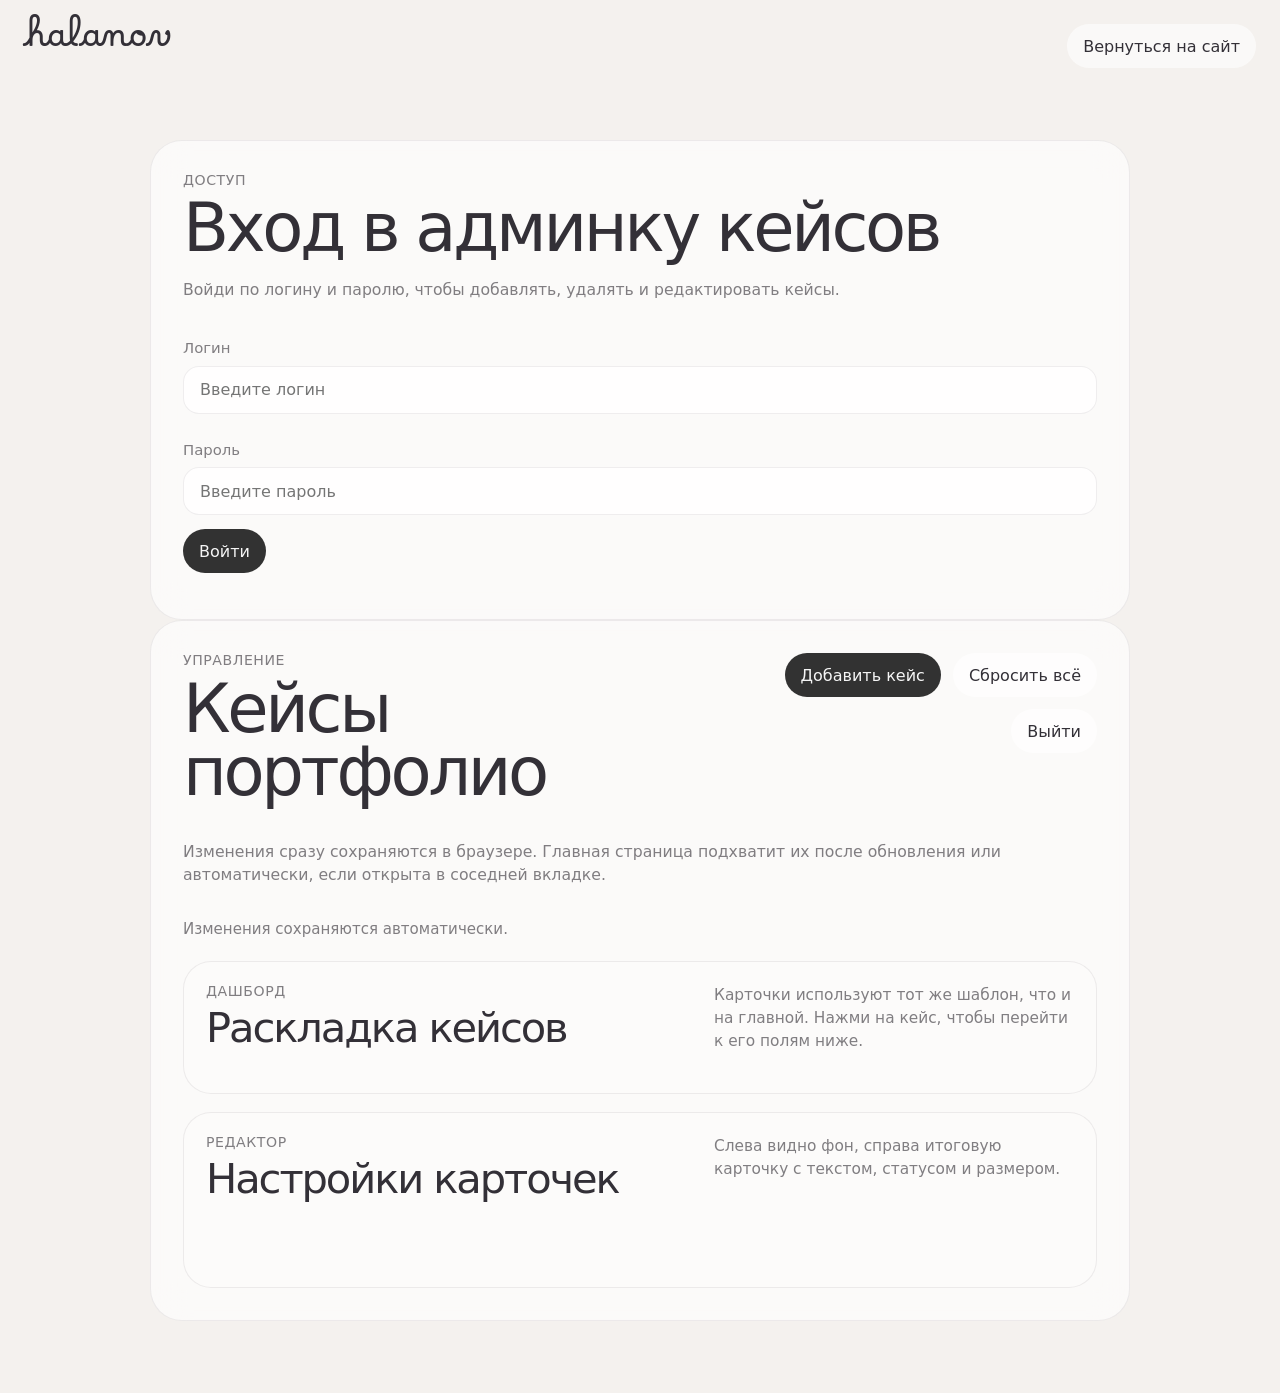
==== admin/index.html @ 5ba7cac2 "Extract shared case card renderer" ====
<!doctype html>
<html lang="ru">
  <head>
    <meta charset="UTF-8" />
    <meta name="viewport" content="width=device-width, initial-scale=1.0" />
    <meta name="description" content="Админка для управления кейсами в портфолио." />
    <meta name="robots" content="noindex,nofollow" />
    <title>Админка кейсов</title>
    <base href="../" />
    <script>
      (function () {
        var storedTheme = localStorage.getItem("portfolio-theme");
        var prefersDark = window.matchMedia("(prefers-color-scheme: dark)").matches;
        var theme = storedTheme || (prefersDark ? "dark" : "light");
        document.documentElement.dataset.theme = theme;
        document.documentElement.style.colorScheme = theme;
      })();
    </script>
    <link rel="preconnect" href="https://fonts.googleapis.com" />
    <link rel="preconnect" href="https://fonts.gstatic.com" crossorigin />
    <link
      href="https://fonts.googleapis.com/css2?family=Borel&display=swap"
      rel="stylesheet"
    />
    <link rel="stylesheet" href="./styles.css" />
  </head>
  <body class="admin-page">
    <header class="container admin-page__header">
      <a class="brand" href="./index.html" aria-label="На главную">halanov</a>
      <a class="admin-page__back" href="./index.html">Вернуться на сайт</a>
    </header>

    <main class="container admin-page__main">
      <section class="auth-card" data-auth-view>
        <p class="admin-panel__eyebrow">Доступ</p>
        <h1 class="admin-page__title">Вход в админку кейсов</h1>
        <p class="admin-panel__note">
          Войди по логину и паролю, чтобы добавлять, удалять и редактировать кейсы.
        </p>

        <form class="auth-form" data-login-form>
          <label class="admin-field">
            <span class="admin-field__label">Логин</span>
            <input
              class="admin-input"
              type="text"
              name="login"
              autocomplete="username"
              placeholder="Введите логин"
              required
            />
          </label>

          <label class="admin-field">
            <span class="admin-field__label">Пароль</span>
            <input
              class="admin-input"
              type="password"
              name="password"
              autocomplete="current-password"
              placeholder="Введите пароль"
              required
            />
          </label>

          <div class="auth-form__actions">
            <button class="admin-button" type="submit">Войти</button>
          </div>
        </form>

        <p class="auth-form__message" data-login-message aria-live="polite"></p>
      </section>

      <section class="admin-workspace" data-admin-view hidden>
        <div class="admin-page__workspace-header">
          <div>
            <p class="admin-panel__eyebrow">Управление</p>
            <h1 class="admin-page__title">Кейсы портфолио</h1>
          </div>

          <div class="admin-page__toolbar">
            <button class="admin-button" type="button" data-case-add>Добавить кейс</button>
            <button class="admin-button admin-button--ghost" type="button" data-cases-reset>
              Сбросить всё
            </button>
            <button class="admin-button admin-button--ghost" type="button" data-admin-logout>
              Выйти
            </button>
          </div>
        </div>

        <p class="admin-panel__note">
          Изменения сразу сохраняются в браузере. Главная страница подхватит их после
          обновления или автоматически, если открыта в соседней вкладке.
        </p>

        <p class="admin-panel__message" data-admin-message aria-live="polite">
          Изменения сохраняются автоматически.
        </p>

        <section class="admin-dashboard" aria-labelledby="admin-dashboard-title">
          <div class="admin-section__header">
            <div>
              <p class="admin-panel__eyebrow">Дашборд</p>
              <h2 class="admin-section__title" id="admin-dashboard-title">Раскладка кейсов</h2>
            </div>

            <p class="admin-section__note">
              Карточки используют тот же шаблон, что и на главной. Нажми на кейс, чтобы
              перейти к его полям ниже.
            </p>
          </div>

          <div class="admin-dashboard__cases" data-admin-dashboard>
            <div class="cases__column" data-admin-dashboard-column="left"></div>
            <div class="cases__column cases__column--right" data-admin-dashboard-column="right"></div>
          </div>
        </section>

        <section class="admin-editor-section" aria-labelledby="admin-editor-title">
          <div class="admin-section__header">
            <div>
              <p class="admin-panel__eyebrow">Редактор</p>
              <h2 class="admin-section__title" id="admin-editor-title">Настройки карточек</h2>
            </div>

            <p class="admin-section__note">
              Слева видно фон, справа итоговую карточку с текстом, статусом и размером.
            </p>
          </div>

          <div class="admin-panel__list" data-case-editor></div>
        </section>
      </section>
    </main>

    <script src="./cases-store.js"></script>
    <script src="./case-card.js"></script>
    <script src="./admin.js"></script>
  </body>
</html>
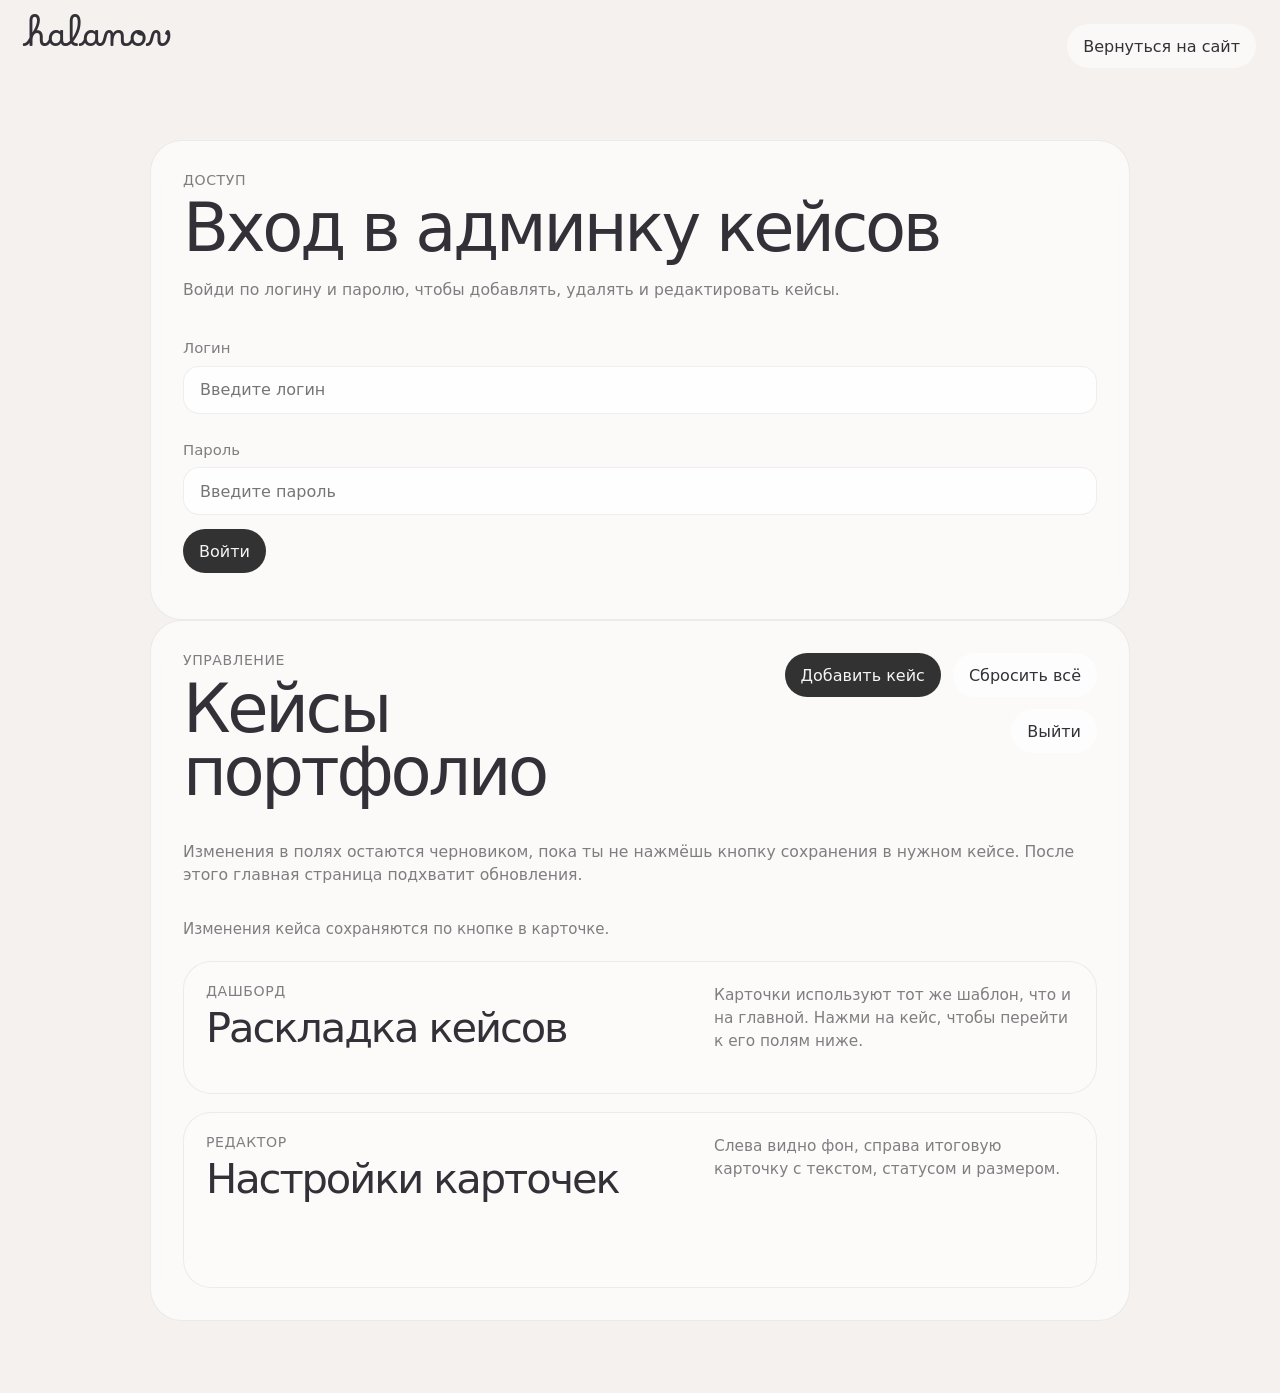
==== commit d932acfc: "Add draft-based saving to the admin editor" ====
--- a/admin/index.html
+++ b/admin/index.html
@@ -90,12 +90,12 @@
         </div>
 
         <p class="admin-panel__note">
-          Изменения сразу сохраняются в браузере. Главная страница подхватит их после
-          обновления или автоматически, если открыта в соседней вкладке.
+          Изменения в полях остаются черновиком, пока ты не нажмёшь кнопку сохранения в
+          нужном кейсе. После этого главная страница подхватит обновления.
         </p>
 
         <p class="admin-panel__message" data-admin-message aria-live="polite">
-          Изменения сохраняются автоматически.
+          Изменения кейса сохраняются по кнопке в карточке.
         </p>
 
         <section class="admin-dashboard" aria-labelledby="admin-dashboard-title">
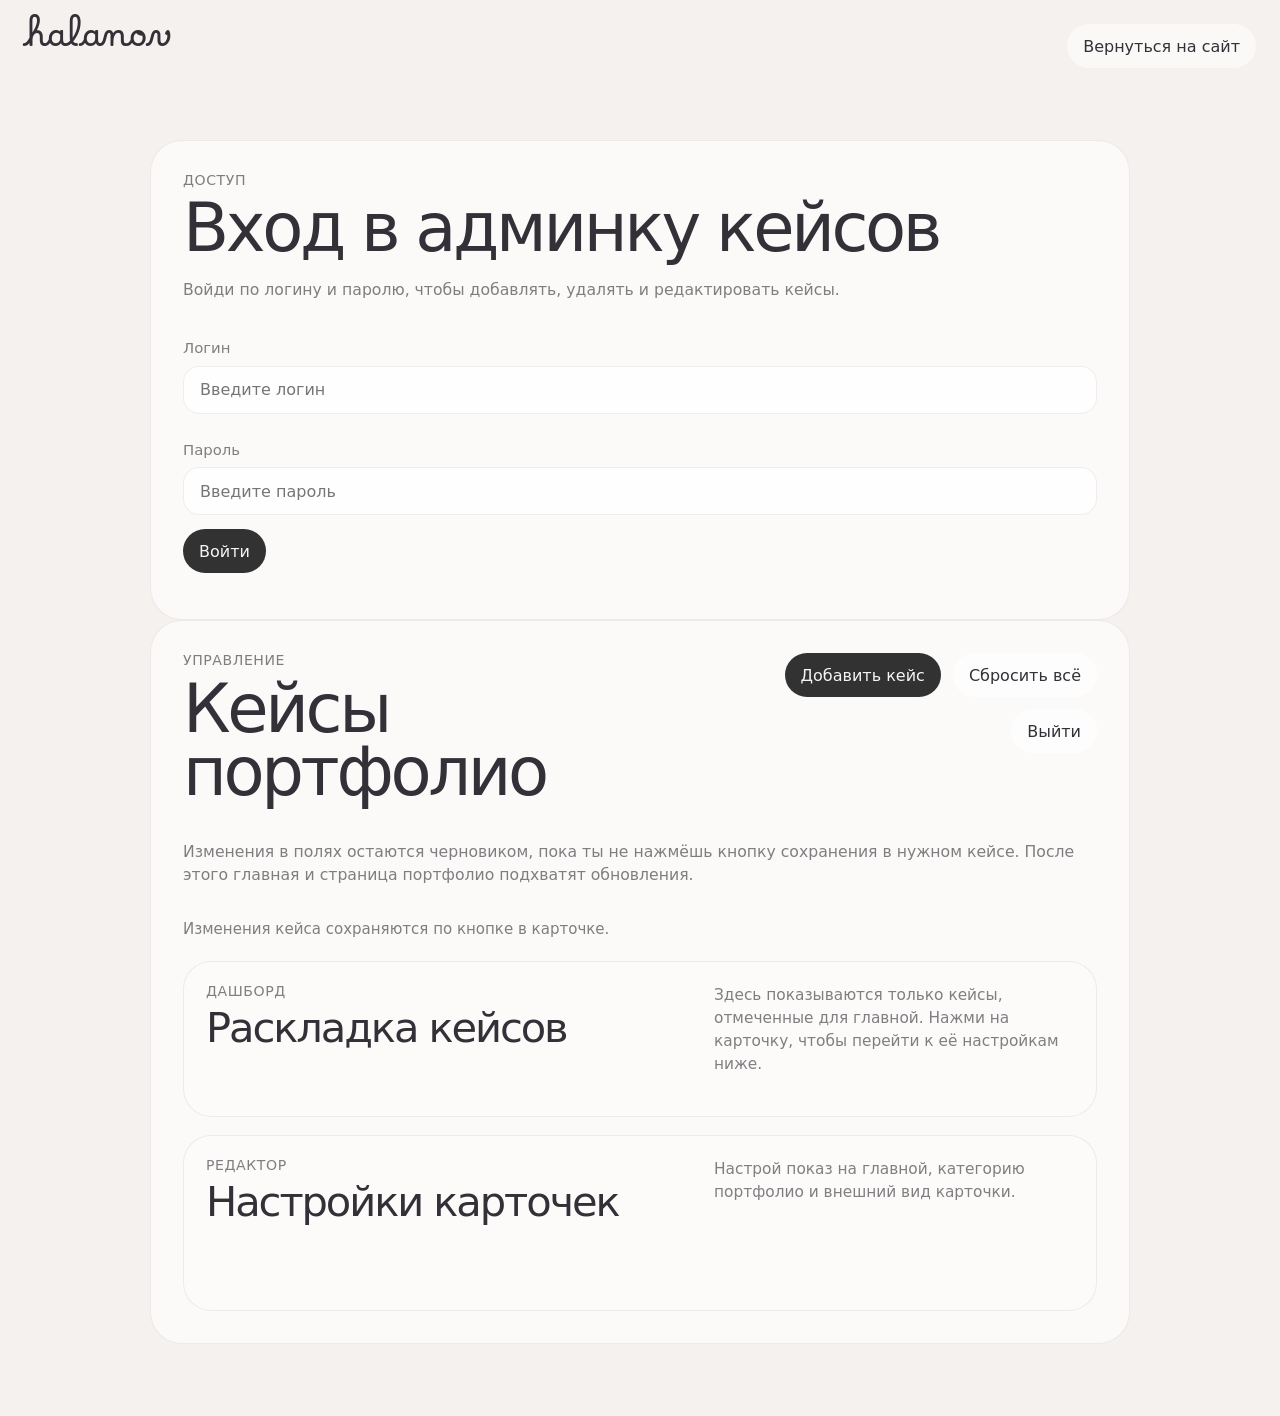
==== commit 7d183b2f: "Add a dedicated portfolio page" ====
--- a/admin/index.html
+++ b/admin/index.html
@@ -91,7 +91,7 @@
 
         <p class="admin-panel__note">
           Изменения в полях остаются черновиком, пока ты не нажмёшь кнопку сохранения в
-          нужном кейсе. После этого главная страница подхватит обновления.
+          нужном кейсе. После этого главная и страница портфолио подхватят обновления.
         </p>
 
         <p class="admin-panel__message" data-admin-message aria-live="polite">
@@ -106,8 +106,8 @@
             </div>
 
             <p class="admin-section__note">
-              Карточки используют тот же шаблон, что и на главной. Нажми на кейс, чтобы
-              перейти к его полям ниже.
+              Здесь показываются только кейсы, отмеченные для главной. Нажми на карточку,
+              чтобы перейти к её настройкам ниже.
             </p>
           </div>
 
@@ -125,7 +125,7 @@
             </div>
 
             <p class="admin-section__note">
-              Слева видно фон, справа итоговую карточку с текстом, статусом и размером.
+              Настрой показ на главной, категорию портфолио и внешний вид карточки.
             </p>
           </div>
 
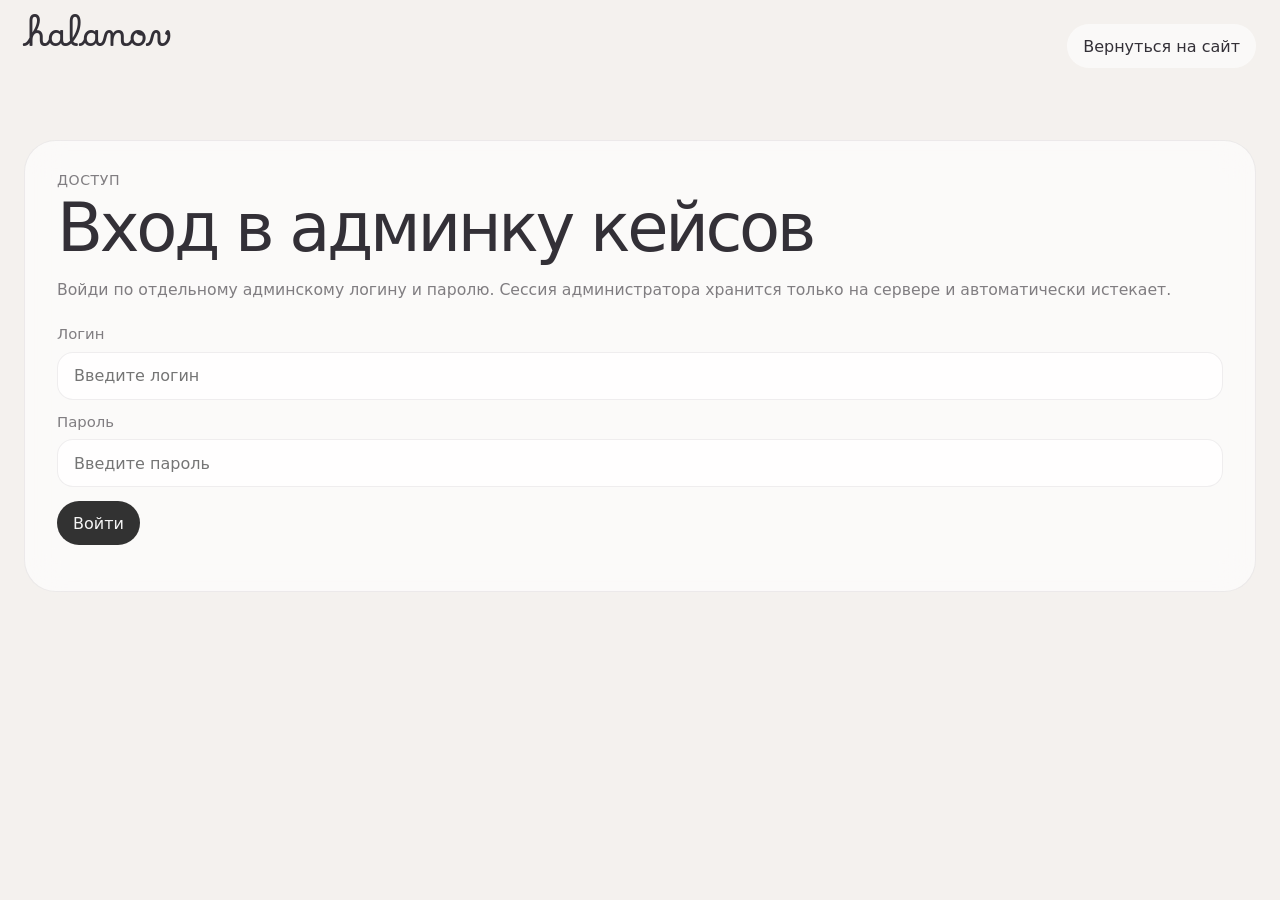
==== commit 1a13fc7d: "Add analytics and hardened access controls" ====
--- a/admin/index.html
+++ b/admin/index.html
@@ -7,15 +7,7 @@
     <meta name="robots" content="noindex,nofollow" />
     <title>Админка кейсов</title>
     <base href="../" />
-    <script>
-      (function () {
-        var storedTheme = localStorage.getItem("portfolio-theme");
-        var prefersDark = window.matchMedia("(prefers-color-scheme: dark)").matches;
-        var theme = storedTheme || (prefersDark ? "dark" : "light");
-        document.documentElement.dataset.theme = theme;
-        document.documentElement.style.colorScheme = theme;
-      })();
-    </script>
+    <script src="./site-theme-init.js"></script>
     <link rel="preconnect" href="https://fonts.googleapis.com" />
     <link rel="preconnect" href="https://fonts.gstatic.com" crossorigin />
     <link
@@ -35,7 +27,8 @@
         <p class="admin-panel__eyebrow">Доступ</p>
         <h1 class="admin-page__title">Вход в админку кейсов</h1>
         <p class="admin-panel__note">
-          Войди по логину и паролю, чтобы добавлять, удалять и редактировать кейсы.
+          Войди по отдельному админскому логину и паролю. Сессия администратора хранится
+          только на сервере и автоматически истекает.
         </p>
 
         <form class="auth-form" data-login-form>
@@ -111,15 +104,120 @@
             </p>
           </div>
 
-          <div class="admin-dashboard__cases" data-admin-dashboard>
-            <div class="cases__column" data-admin-dashboard-column="left"></div>
-            <div class="cases__column cases__column--right" data-admin-dashboard-column="right"></div>
-          </div>
-        </section>
-
-        <section class="admin-editor-section" aria-labelledby="admin-editor-title">
-          <div class="admin-section__header">
-            <div>
+            <div class="admin-dashboard__cases" data-admin-dashboard>
+              <div class="cases__column" data-admin-dashboard-column="left"></div>
+              <div class="cases__column cases__column--right" data-admin-dashboard-column="right"></div>
+            </div>
+          </section>
+
+          <section class="admin-analytics" aria-labelledby="admin-analytics-title">
+            <div class="admin-section__header">
+              <div>
+                <p class="admin-panel__eyebrow">Аналитика</p>
+                <h2 class="admin-section__title" id="admin-analytics-title">
+                  Статистика посетителей сайта
+                </h2>
+              </div>
+
+              <div class="admin-analytics__toolbar">
+                <div class="admin-analytics__ranges" role="group" aria-label="Период аналитики">
+                  <button
+                    class="admin-analytics__range is-active"
+                    type="button"
+                    data-analytics-range="7d"
+                    aria-pressed="true"
+                  >
+                    7 дней
+                  </button>
+                  <button
+                    class="admin-analytics__range"
+                    type="button"
+                    data-analytics-range="30d"
+                    aria-pressed="false"
+                  >
+                    30 дней
+                  </button>
+                  <button
+                    class="admin-analytics__range"
+                    type="button"
+                    data-analytics-range="90d"
+                    aria-pressed="false"
+                  >
+                    90 дней
+                  </button>
+                  <button
+                    class="admin-analytics__range"
+                    type="button"
+                    data-analytics-range="all"
+                    aria-pressed="false"
+                  >
+                    Всё время
+                  </button>
+                </div>
+
+                <button class="admin-button admin-button--ghost" type="button" data-analytics-refresh>
+                  Обновить
+                </button>
+              </div>
+            </div>
+
+            <p class="admin-section__note">
+              Собираются просмотры страниц, визиты, возвраты, источники трафика, география,
+              устройства, браузеры, глубина скролла и клики по ключевым элементам сайта.
+            </p>
+
+            <p class="admin-panel__message" data-analytics-message aria-live="polite">
+              Подключаю аналитику...
+            </p>
+
+            <div class="admin-analytics__summary" data-analytics-summary></div>
+
+            <div class="admin-analytics__grid">
+              <section class="admin-analytics-card">
+                <h3 class="admin-analytics-card__title">Страницы</h3>
+                <div data-analytics-pages></div>
+              </section>
+
+              <section class="admin-analytics-card">
+                <h3 class="admin-analytics-card__title">Источники и кампании</h3>
+                <div data-analytics-sources></div>
+              </section>
+
+              <section class="admin-analytics-card">
+                <h3 class="admin-analytics-card__title">Устройства и окружение</h3>
+                <div data-analytics-devices></div>
+              </section>
+
+              <section class="admin-analytics-card">
+                <h3 class="admin-analytics-card__title">География</h3>
+                <div data-analytics-geo></div>
+              </section>
+
+              <section class="admin-analytics-card">
+                <h3 class="admin-analytics-card__title">Аудитория</h3>
+                <div data-analytics-audience></div>
+              </section>
+
+              <section class="admin-analytics-card">
+                <h3 class="admin-analytics-card__title">Интеракции</h3>
+                <div data-analytics-interactions></div>
+              </section>
+            </div>
+
+            <section class="admin-analytics-card admin-analytics-card--wide">
+              <h3 class="admin-analytics-card__title">Последние визиты</h3>
+              <div data-analytics-recent></div>
+            </section>
+
+            <section class="admin-analytics-card admin-analytics-card--wide">
+              <h3 class="admin-analytics-card__title">Последние клики</h3>
+              <div data-analytics-recent-clicks></div>
+            </section>
+          </section>
+
+          <section class="admin-editor-section" aria-labelledby="admin-editor-title">
+            <div class="admin-section__header">
+              <div>
               <p class="admin-panel__eyebrow">Редактор</p>
               <h2 class="admin-section__title" id="admin-editor-title">Настройки карточек</h2>
             </div>
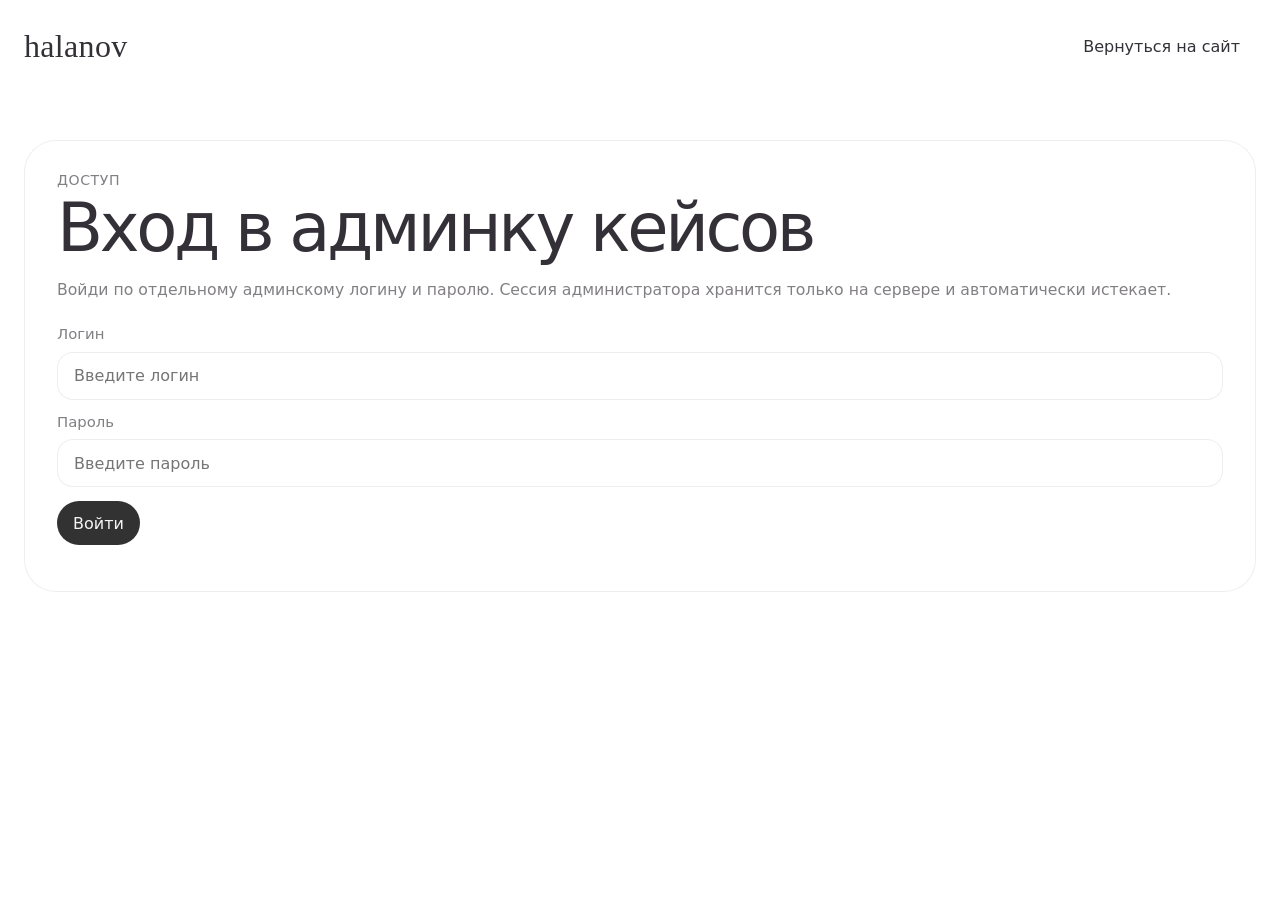
==== commit a7d4c211: "Сохранить все текущие изменения" ====
--- a/admin/index.html
+++ b/admin/index.html
@@ -8,18 +8,12 @@
     <title>Админка кейсов</title>
     <base href="../" />
     <script src="./site-theme-init.js"></script>
-    <link rel="preconnect" href="https://fonts.googleapis.com" />
-    <link rel="preconnect" href="https://fonts.gstatic.com" crossorigin />
-    <link
-      href="https://fonts.googleapis.com/css2?family=Borel&display=swap"
-      rel="stylesheet"
-    />
     <link rel="stylesheet" href="./styles.css" />
   </head>
   <body class="admin-page">
     <header class="container admin-page__header">
-      <a class="brand" href="./index.html" aria-label="На главную">halanov</a>
-      <a class="admin-page__back" href="./index.html">Вернуться на сайт</a>
+      <a class="brand" href="/" aria-label="На главную">halanov</a>
+      <a class="admin-page__back" href="/">Вернуться на сайт</a>
     </header>
 
     <main class="container admin-page__main">
@@ -82,27 +76,59 @@
           </div>
         </div>
 
-        <p class="admin-panel__note">
-          Изменения в полях остаются черновиком, пока ты не нажмёшь кнопку сохранения в
-          нужном кейсе. После этого главная и страница портфолио подхватят обновления.
-        </p>
-
-        <p class="admin-panel__message" data-admin-message aria-live="polite">
-          Изменения кейса сохраняются по кнопке в карточке.
-        </p>
-
-        <section class="admin-dashboard" aria-labelledby="admin-dashboard-title">
-          <div class="admin-section__header">
-            <div>
-              <p class="admin-panel__eyebrow">Дашборд</p>
-              <h2 class="admin-section__title" id="admin-dashboard-title">Раскладка кейсов</h2>
-            </div>
-
-            <p class="admin-section__note">
-              Здесь показываются только кейсы, отмеченные для главной. Нажми на карточку,
-              чтобы перейти к её настройкам ниже.
-            </p>
-          </div>
+        <div class="admin-tabs" role="tablist" aria-label="Разделы админки">
+          <button
+            class="admin-tab is-active"
+            type="button"
+            role="tab"
+            id="admin-tab-cases"
+            aria-selected="true"
+            aria-controls="admin-panel-cases"
+            data-admin-tab-button="cases"
+          >
+            Кейсы
+          </button>
+          <button
+            class="admin-tab"
+            type="button"
+            role="tab"
+            id="admin-tab-analytics"
+            aria-selected="false"
+            aria-controls="admin-panel-analytics"
+            data-admin-tab-button="analytics"
+          >
+            Статистика
+          </button>
+        </div>
+
+        <section
+          class="admin-tab-panel"
+          id="admin-panel-cases"
+          role="tabpanel"
+          aria-labelledby="admin-tab-cases"
+          data-admin-tab-panel="cases"
+        >
+          <p class="admin-panel__note">
+            Изменения в полях остаются черновиком, пока ты не нажмёшь кнопку сохранения в
+            нужном кейсе. После этого главная и страница портфолио подхватят обновления.
+          </p>
+
+          <p class="admin-panel__message" data-admin-message aria-live="polite">
+            Изменения кейса сохраняются по кнопке в карточке.
+          </p>
+
+          <section class="admin-dashboard" aria-labelledby="admin-dashboard-title">
+            <div class="admin-section__header">
+              <div>
+                <p class="admin-panel__eyebrow">Дашборд</p>
+                <h2 class="admin-section__title" id="admin-dashboard-title">Раскладка кейсов</h2>
+              </div>
+
+              <p class="admin-section__note">
+                Здесь показываются только кейсы, отмеченные для главной. Нажми на карточку,
+                чтобы перейти к её настройкам ниже.
+              </p>
+            </div>
 
             <div class="admin-dashboard__cases" data-admin-dashboard>
               <div class="cases__column" data-admin-dashboard-column="left"></div>
@@ -110,6 +136,30 @@
             </div>
           </section>
 
+          <section class="admin-editor-section" aria-labelledby="admin-editor-title">
+            <div class="admin-section__header">
+              <div>
+                <p class="admin-panel__eyebrow">Редактор</p>
+                <h2 class="admin-section__title" id="admin-editor-title">Настройки карточек</h2>
+              </div>
+
+              <p class="admin-section__note">
+                Настрой показ на главной, категорию портфолио и внешний вид карточки.
+              </p>
+            </div>
+
+            <div class="admin-panel__list" data-case-editor></div>
+          </section>
+        </section>
+
+        <section
+          class="admin-tab-panel"
+          id="admin-panel-analytics"
+          role="tabpanel"
+          aria-labelledby="admin-tab-analytics"
+          data-admin-tab-panel="analytics"
+          hidden
+        >
           <section class="admin-analytics" aria-labelledby="admin-analytics-title">
             <div class="admin-section__header">
               <div>
@@ -214,26 +264,12 @@
               <div data-analytics-recent-clicks></div>
             </section>
           </section>
-
-          <section class="admin-editor-section" aria-labelledby="admin-editor-title">
-            <div class="admin-section__header">
-              <div>
-              <p class="admin-panel__eyebrow">Редактор</p>
-              <h2 class="admin-section__title" id="admin-editor-title">Настройки карточек</h2>
-            </div>
-
-            <p class="admin-section__note">
-              Настрой показ на главной, категорию портфолио и внешний вид карточки.
-            </p>
-          </div>
-
-          <div class="admin-panel__list" data-case-editor></div>
         </section>
       </section>
     </main>
 
-    <script src="./cases-store.js"></script>
-    <script src="./case-card.js"></script>
-    <script src="./admin.js"></script>
+    <script src="./cases-store.js" defer></script>
+    <script src="./case-card.js" defer></script>
+    <script src="./admin.js" defer></script>
   </body>
 </html>
